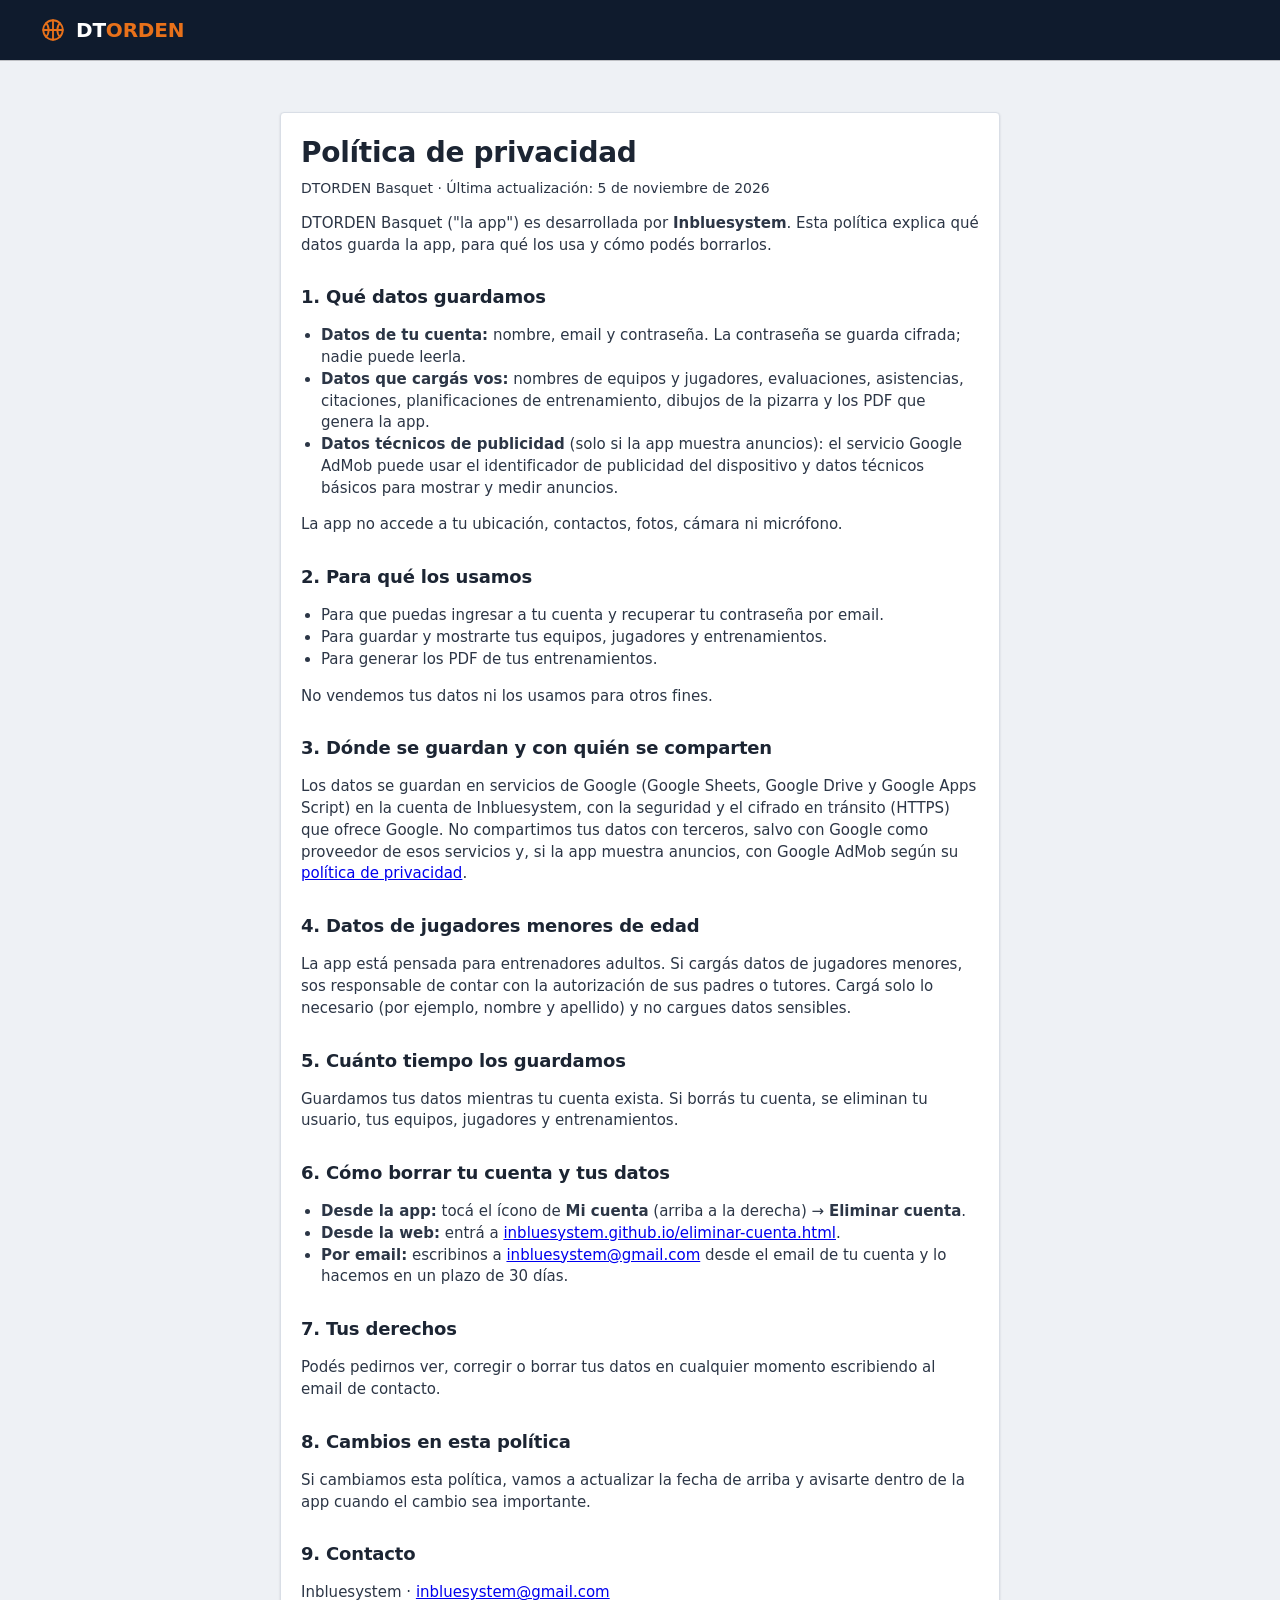
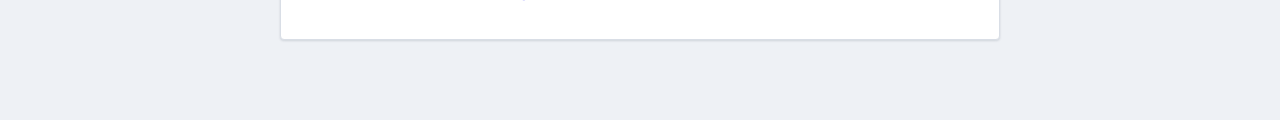
==== privacidad.html @ c8123507 "Add files via upload" ====
<!DOCTYPE html>
<html lang="es">
<head>
  <meta charset="utf-8">
  <meta name="viewport" content="width=device-width, initial-scale=1">
  <title>Política de privacidad · DTORDEN</title>
  <meta name="theme-color" content="#0f1b2d">
  <link rel="icon" type="image/png" href="icons/icon-192.png">
  <link rel="stylesheet" href="css/styles.css">
  <style>
    .doc { max-width: 760px; margin: 0 auto; padding: 32px 20px 64px; }
    .doc h1 { font-size: 28px; margin-bottom: 4px; }
    .doc h2 { font-size: 18px; margin: 28px 0 8px; }
    .doc p, .doc li { color: #2c3646; }
    .doc ul { padding-left: 20px; }
    .doc .card { margin-top: 20px; }
  </style>
</head>
<body>
  <header class="topbar"><div class="topbar-inner"><div class="brand"><svg viewBox="0 0 24 24" style="width:26px;height:26px;fill:none;stroke:#e8711a;stroke-width:1.7"><circle cx="12" cy="12" r="9"/><path d="M3 12h18M12 3v18M5.6 5.6c3.2 3.2 3.2 9.6 0 12.8M18.4 5.6c-3.2 3.2-3.2 9.6 0 12.8"/></svg><span>DT<b>ORDEN</b></span></div></div></header>
  <main class="doc">
    <div class="card">
      <h1>Política de privacidad</h1>
      <p class="muted">DTORDEN Basquet · Última actualización: 5 de noviembre de 2026</p>

      <p>DTORDEN Basquet ("la app") es desarrollada por <b>Inbluesystem</b>. Esta política explica qué datos guarda la app, para qué los usa y cómo podés borrarlos.</p>

      <h2>1. Qué datos guardamos</h2>
      <ul>
        <li><b>Datos de tu cuenta:</b> nombre, email y contraseña. La contraseña se guarda cifrada; nadie puede leerla.</li>
        <li><b>Datos que cargás vos:</b> nombres de equipos y jugadores, evaluaciones, asistencias, citaciones, planificaciones de entrenamiento, dibujos de la pizarra y los PDF que genera la app.</li>
        <li><b>Datos técnicos de publicidad</b> (solo si la app muestra anuncios): el servicio Google AdMob puede usar el identificador de publicidad del dispositivo y datos técnicos básicos para mostrar y medir anuncios.</li>
      </ul>
      <p>La app no accede a tu ubicación, contactos, fotos, cámara ni micrófono.</p>

      <h2>2. Para qué los usamos</h2>
      <ul>
        <li>Para que puedas ingresar a tu cuenta y recuperar tu contraseña por email.</li>
        <li>Para guardar y mostrarte tus equipos, jugadores y entrenamientos.</li>
        <li>Para generar los PDF de tus entrenamientos.</li>
      </ul>
      <p>No vendemos tus datos ni los usamos para otros fines.</p>

      <h2>3. Dónde se guardan y con quién se comparten</h2>
      <p>Los datos se guardan en servicios de Google (Google Sheets, Google Drive y Google Apps Script) en la cuenta de Inbluesystem, con la seguridad y el cifrado en tránsito (HTTPS) que ofrece Google. No compartimos tus datos con terceros, salvo con Google como proveedor de esos servicios y, si la app muestra anuncios, con Google AdMob según su <a href="https://policies.google.com/privacy" target="_blank" rel="noopener">política de privacidad</a>.</p>

      <h2>4. Datos de jugadores menores de edad</h2>
      <p>La app está pensada para entrenadores adultos. Si cargás datos de jugadores menores, sos responsable de contar con la autorización de sus padres o tutores. Cargá solo lo necesario (por ejemplo, nombre y apellido) y no cargues datos sensibles.</p>

      <h2>5. Cuánto tiempo los guardamos</h2>
      <p>Guardamos tus datos mientras tu cuenta exista. Si borrás tu cuenta, se eliminan tu usuario, tus equipos, jugadores y entrenamientos.</p>

      <h2>6. Cómo borrar tu cuenta y tus datos</h2>
      <ul>
        <li><b>Desde la app:</b> tocá el ícono de <b>Mi cuenta</b> (arriba a la derecha) → <b>Eliminar cuenta</b>.</li>
        <li><b>Desde la web:</b> entrá a <a href="eliminar-cuenta.html">inbluesystem.github.io/eliminar-cuenta.html</a>.</li>
        <li><b>Por email:</b> escribinos a <a class="contacto" href="mailto:inbluesystem@gmail.com">inbluesystem@gmail.com</a> desde el email de tu cuenta y lo hacemos en un plazo de 30 días.</li>
      </ul>

      <h2>7. Tus derechos</h2>
      <p>Podés pedirnos ver, corregir o borrar tus datos en cualquier momento escribiendo al email de contacto.</p>

      <h2>8. Cambios en esta política</h2>
      <p>Si cambiamos esta política, vamos a actualizar la fecha de arriba y avisarte dentro de la app cuando el cambio sea importante.</p>

      <h2>9. Contacto</h2>
      <p>Inbluesystem · <a class="contacto" href="mailto:inbluesystem@gmail.com">inbluesystem@gmail.com</a></p>
    </div>
  </main>
</body>
</html>
---- css/styles.css ----
/* =========================================================
   DTORDEN — estilos
   Para cambiar colores, tocá las variables de :root
   ========================================================= */
:root {
  --navy: #0f1b2d;
  --navy-2: #172840;
  --navy-3: #22385a;
  --accent: #e8711a;
  --accent-dark: #c95e0f;
  --accent-soft: #fdf0e6;
  --green: #1e8e5a;
  --green-dark: #17744a;
  --red: #c0392b;
  --amber: #d4a017;
  --bg: #eef1f5;
  --surface: #ffffff;
  --border: #d9dee6;
  --border-strong: #c3cad5;
  --text: #1c2533;
  --muted: #667285;
  --radius: 4px;
  --shadow: 0 1px 2px rgba(15, 27, 45, .06), 0 1px 3px rgba(15, 27, 45, .08);
  --font: "Inter", "Segoe UI", system-ui, -apple-system, Roboto, "Helvetica Neue", Arial, sans-serif;
}

* { box-sizing: border-box; }
html, body { margin: 0; padding: 0; }
body {
  font-family: var(--font);
  font-size: 15px;
  line-height: 1.45;
  color: var(--text);
  background: var(--bg);
  -webkit-font-smoothing: antialiased;
}
[hidden] { display: none !important; }
h1, h2, h3 { margin: 0; font-weight: 700; letter-spacing: -.01em; }
.muted { color: var(--muted); margin: 4px 0 0; font-size: 14px; }
svg { width: 18px; height: 18px; fill: none; stroke: currentColor; stroke-width: 2; stroke-linecap: round; stroke-linejoin: round; flex-shrink: 0; }

/* ---------- Formularios ---------- */
.field { display: flex; flex-direction: column; gap: 6px; margin-bottom: 14px; min-width: 0; }
.field > span { font-size: 12px; font-weight: 600; text-transform: uppercase; letter-spacing: .04em; color: var(--muted); }
input, select, textarea {
  width: 100%;
  font: inherit;
  color: var(--text);
  background: #fff;
  border: 1px solid var(--border-strong);
  border-radius: var(--radius);
  padding: 10px 12px;
  min-height: 42px;
  transition: border-color .15s, box-shadow .15s;
}
textarea { resize: vertical; min-height: 90px; }
input:focus, select:focus, textarea:focus { outline: none; border-color: var(--accent); box-shadow: 0 0 0 3px rgba(232, 113, 26, .18); }
input[type=range] { padding: 0; min-height: 0; border: 0; box-shadow: none; accent-color: var(--accent); }

/* ---------- Botones ---------- */
.btn {
  display: inline-flex; align-items: center; justify-content: center; gap: 8px;
  height: 42px; padding: 0 18px;
  font: inherit; font-size: 13px; font-weight: 700; letter-spacing: .05em; text-transform: uppercase;
  border: 1px solid transparent; border-radius: var(--radius);
  cursor: pointer; text-decoration: none; white-space: nowrap;
  transition: background .15s, border-color .15s, color .15s, transform .05s;
}
.btn:active { transform: translateY(1px); }
.btn:disabled { opacity: .55; cursor: progress; }
.btn-block { width: 100%; }
.btn-primary { background: var(--accent); color: #fff; }
.btn-primary:hover { background: var(--accent-dark); }
.btn-dark { background: var(--navy); color: #fff; }
.btn-dark:hover { background: var(--navy-3); }
.btn-success { background: var(--green); color: #fff; }
.btn-success:hover { background: var(--green-dark); }
.btn-danger { background: var(--red); color: #fff; }
.btn-outline { background: #fff; color: var(--text); border-color: var(--border-strong); }
.btn-outline:hover { border-color: var(--navy); }
.btn-danger-outline { background: #fff; color: var(--red); border-color: #e3b5b0; padding: 0 12px; }
.btn-danger-outline:hover { background: #fbeeec; }
.btn-sm { height: 32px; padding: 0 10px; font-size: 11px; gap: 6px; }
.btn-sm svg { width: 15px; height: 15px; }
.btn-icon {
  display: inline-grid; place-items: center; width: 38px; height: 38px;
  border: 1px solid rgba(255,255,255,.18); border-radius: var(--radius);
  background: transparent; color: #fff; cursor: pointer;
}
.btn-icon:hover { background: rgba(255,255,255,.08); }
.btn-icon.dark { color: var(--text); border-color: var(--border); }
.btn-icon.dark:hover { background: var(--bg); }
.btn-row { display: flex; gap: 8px; flex-wrap: wrap; }

/* ---------- Splash / progreso ---------- */
.splash { position: fixed; inset: 0; display: grid; place-items: center; background: var(--navy); z-index: 50; }
.splash-logo { width: 56px; height: 56px; color: var(--accent); stroke-width: 1.6; animation: spin 1.2s linear infinite; }
@keyframes spin { to { transform: rotate(360deg); } }
.progress { position: fixed; top: 0; left: 0; right: 0; height: 3px; z-index: 100; overflow: hidden; background: rgba(232,113,26,.2); }
.progress::after { content: ""; position: absolute; top: 0; bottom: 0; width: 35%; background: var(--accent); animation: bar 1s ease-in-out infinite; }
@keyframes bar { from { left: -35%; } to { left: 100%; } }

/* ---------- Acceso ---------- */
.auth { min-height: 100vh; display: grid; grid-template-columns: 1.1fr 1fr; }
.auth-brand {
  background:
    radial-gradient(circle at 50% 120%, transparent 0 180px, rgba(255,255,255,.06) 181px 183px, transparent 184px),
    linear-gradient(160deg, var(--navy-2), var(--navy));
  color: #fff; display: flex; align-items: center; justify-content: center; padding: 48px;
}
.auth-brand-inner { max-width: 420px; }
.logo-mark { width: 64px; height: 64px; display: grid; place-items: center; background: var(--accent); border-radius: var(--radius); margin-bottom: 24px; }
.logo-mark svg { width: 38px; height: 38px; color: #fff; stroke-width: 1.7; }
.wordmark { font-size: 52px; font-weight: 800; letter-spacing: -.02em; line-height: 1; }
.wordmark span { color: var(--accent); }
.tagline { color: #b7c2d3; font-size: 17px; margin-top: 16px; }
.auth-panel { display: flex; align-items: center; justify-content: center; padding: 32px 20px; background: var(--surface); }
.auth-form { width: 100%; max-width: 380px; }
.auth-form h2 { font-size: 26px; }
.auth-form .muted { margin-bottom: 24px; }
.auth-links { display: flex; justify-content: space-between; gap: 12px; margin-top: 18px; font-size: 14px; flex-wrap: wrap; }
.auth-links a { color: var(--muted); text-decoration: none; }
.auth-links a:hover { color: var(--text); text-decoration: underline; }
.auth-links a.strong { color: var(--accent); font-weight: 700; }

.legal { margin-top: 28px; font-size: 12px; color: var(--muted); text-align: center; }
.legal a { color: var(--muted); }

/* ---------- Barra superior ---------- */
.topbar { background: var(--navy); color: #fff; position: sticky; top: 0; z-index: 20; box-shadow: 0 1px 0 rgba(0,0,0,.2); }
.topbar-inner { max-width: 1240px; margin: 0 auto; padding: 0 20px; height: 60px; display: flex; align-items: center; gap: 24px; }
.brand { display: flex; align-items: center; gap: 10px; font-size: 20px; font-weight: 800; letter-spacing: -.01em; }
.brand svg { width: 26px; height: 26px; color: var(--accent); stroke-width: 1.7; }
.brand b { color: var(--accent); }
.tabs { display: flex; height: 100%; flex: 1; }
.tab {
  display: flex; align-items: center; gap: 8px; height: 100%; padding: 0 18px;
  background: none; border: 0; border-bottom: 3px solid transparent; border-top: 3px solid transparent;
  color: #aab6c8; font: inherit; font-size: 13px; font-weight: 700; letter-spacing: .06em; text-transform: uppercase; cursor: pointer;
}
.tab:hover { color: #fff; background: rgba(255,255,255,.04); }
.tab.active { color: #fff; border-bottom-color: var(--accent); }
.user-box { display: flex; align-items: center; gap: 12px; }
.user-name { font-size: 14px; color: #cdd6e3; max-width: 200px; overflow: hidden; text-overflow: ellipsis; white-space: nowrap; }

/* ---------- Contenido ---------- */
.main { max-width: 1240px; margin: 0 auto; padding: 24px 20px 48px; }
.view { display: none; }
.view.active { display: block; }
.page-head { display: flex; justify-content: space-between; align-items: flex-end; gap: 16px; margin-bottom: 18px; flex-wrap: wrap; }
.page-head h1 { font-size: 24px; }
.page-actions { display: flex; gap: 8px; }
.card { background: var(--surface); border: 1px solid var(--border); border-radius: var(--radius); box-shadow: var(--shadow); padding: 20px; margin-bottom: 16px; }
.card .field:last-child { margin-bottom: 0; }
.grid-2 { display: grid; grid-template-columns: 1fr 1fr; gap: 0 16px; }
.grid-4 { display: grid; grid-template-columns: repeat(4, 1fr); gap: 0 16px; }
.grid-4 .span-4-md { grid-column: 1 / -1; }
.grid-4 .span-2 { grid-column: span 2; }
.grid-2 .field, .grid-4 .field { margin-bottom: 14px; }
.action-bar { display: flex; justify-content: flex-end; gap: 10px; flex-wrap: wrap; margin: 8px 0 16px; }
.empty { text-align: center; color: var(--muted); padding: 40px 16px; border: 1px dashed var(--border-strong); border-radius: var(--radius); background: rgba(255,255,255,.5); margin-bottom: 16px; }

/* ---------- Pizarra ---------- */
.ejercicio { display: grid; grid-template-columns: 380px 1fr; gap: 0; padding: 0; overflow: hidden; }
.ej-board { padding: 16px; border-right: 1px solid var(--border); background: #fafbfc; }
.ej-head { display: flex; align-items: center; justify-content: space-between; margin-bottom: 10px; }
.ej-num { display: flex; align-items: center; gap: 10px; font-weight: 700; }
.ej-num b { display: inline-grid; place-items: center; width: 28px; height: 28px; background: var(--navy); color: #fff; border-radius: var(--radius); font-size: 13px; }
.ej-tag { font-size: 11px; font-weight: 700; text-transform: uppercase; letter-spacing: .05em; color: var(--muted); border: 1px solid var(--border); padding: 3px 8px; border-radius: var(--radius); background: #fff; }
.tools { display: grid; grid-template-columns: repeat(6, 1fr); gap: 4px; margin-bottom: 10px; }
.tool {
  height: 34px; display: grid; place-items: center;
  font: inherit; font-size: 13px; font-weight: 700; color: var(--text);
  background: #fff; border: 1px solid var(--border-strong); border-radius: var(--radius); cursor: pointer;
}
.tool:hover { border-color: var(--navy); }
.tool.active { background: var(--navy); border-color: var(--navy); color: #fff; }
.tool .dot { width: 12px; height: 12px; border-radius: 50%; background: var(--accent); }
.tool .tri { width: 0; height: 0; border-left: 7px solid transparent; border-right: 7px solid transparent; border-bottom: 12px solid #27ae60; }
.tool.x { color: #d0021b; } .tool.o { color: #1f5fd1; }
.tool.active.x, .tool.active.o { color: #fff; }
.canvas-wrap { border: 1px solid var(--border-strong); border-radius: var(--radius); background: #fff; overflow: hidden; }
canvas { display: block; width: 100%; height: auto; touch-action: none; cursor: crosshair; }
.ej-board .btn-row { margin-top: 10px; }
.ej-board .btn-row .btn { flex: 1; }
.ej-text { padding: 16px; display: flex; flex-direction: column; }
.ej-text .field { flex: 1; margin: 0; }
.ej-text textarea { flex: 1; min-height: 180px; }

/* ---------- Plantel ---------- */
.toolbar-card { display: flex; gap: 16px; align-items: flex-end; flex-wrap: wrap; }
.toolbar-card .field { margin: 0; }
.grow { flex: 1; min-width: 220px; }
.players-grid { display: grid; grid-template-columns: repeat(auto-fill, minmax(340px, 1fr)); gap: 16px; margin-bottom: 16px; }
.player { margin: 0; padding: 0; display: flex; flex-direction: column; }
.player-head { display: flex; align-items: center; justify-content: space-between; gap: 12px; padding: 14px 16px; border-bottom: 1px solid var(--border); }
.player-name { font-weight: 700; font-size: 16px; overflow: hidden; text-overflow: ellipsis; white-space: nowrap; }
.media { display: flex; flex-direction: column; align-items: flex-end; }
.media small { font-size: 10px; text-transform: uppercase; letter-spacing: .06em; color: var(--muted); font-weight: 700; }
.media b { font-size: 20px; line-height: 1; color: var(--accent); font-variant-numeric: tabular-nums; }
.stats { display: grid; grid-template-columns: 1fr 1fr; gap: 6px 16px; padding: 14px 16px; }
.stat label { display: flex; justify-content: space-between; font-size: 12px; color: var(--muted); }
.stat label b { color: var(--text); font-variant-numeric: tabular-nums; }
.stat input { width: 100%; height: 18px; }
.player-foot { margin-top: auto; display: flex; align-items: center; justify-content: space-between; gap: 10px; padding: 12px 16px; background: #fafbfc; border-top: 1px solid var(--border); }
.attendance { font-size: 13px; color: var(--muted); }
.attendance b { color: var(--text); }
.bar { height: 4px; background: var(--border); border-radius: 2px; margin-top: 4px; width: 120px; overflow: hidden; }
.bar i { display: block; height: 100%; background: var(--green); }
.player.dirty { border-color: var(--accent); }
.player.dirty .player-foot .btn-success { box-shadow: 0 0 0 3px rgba(30,142,90,.2); }

/* ---------- Citación ---------- */
.cita-cols .card { margin-bottom: 16px; }
.panel { padding: 0; }
.panel-head { display: flex; justify-content: space-between; align-items: center; gap: 10px; flex-wrap: wrap; padding: 12px 16px; border-bottom: 1px solid var(--border); font-weight: 700; font-size: 13px; text-transform: uppercase; letter-spacing: .05em; }
.panel-head small { color: var(--muted); font-weight: 600; text-transform: none; letter-spacing: 0; }
.counters { display: flex; gap: 6px; }
.chip { font-size: 11px; padding: 3px 8px; border-radius: var(--radius); font-weight: 700; letter-spacing: .02em; }
.chip-green { background: #e3f4ec; color: var(--green-dark); }
.chip-amber { background: #fbf2d8; color: #8a6a07; }
.list { max-height: 460px; overflow-y: auto; }
.list-empty { padding: 24px 16px; color: var(--muted); text-align: center; font-size: 14px; }
.row { display: flex; align-items: center; gap: 10px; padding: 10px 16px; border-bottom: 1px solid #edf0f4; }
.row:last-child { border-bottom: 0; }
.row-main { flex: 1; min-width: 0; }
.row-title { font-weight: 600; overflow: hidden; text-overflow: ellipsis; white-space: nowrap; }
.row-sub { font-size: 12px; color: var(--muted); }
.rank { width: 26px; font-size: 12px; font-weight: 700; color: var(--muted); font-variant-numeric: tabular-nums; }
.row.is-m { background: #f2faf6; } .row.is-r { background: #fdf9ec; }
.row .btn-sm.m { background: var(--green); color: #fff; }
.row .btn-sm.r { background: var(--amber); color: #1c2533; }
.row .btn-sm.q { background: #fff; color: var(--red); border-color: #e3b5b0; }
.report textarea { font-family: ui-monospace, "Cascadia Mono", Consolas, monospace; font-size: 13px; margin-bottom: 12px; background: #fafbfc; }
.badge-type { font-size: 10px; font-weight: 800; padding: 2px 6px; border-radius: 3px; letter-spacing: .04em; }
.badge-type.m { background: var(--green); color: #fff; } .badge-type.r { background: var(--amber); color: #1c2533; }

/* ---------- Modal ---------- */
.modal { position: fixed; inset: 0; background: rgba(15, 27, 45, .6); z-index: 60; display: flex; align-items: center; justify-content: center; padding: 16px; }
.modal-box { background: var(--surface); width: 100%; max-width: 560px; max-height: 88vh; display: flex; flex-direction: column; border-radius: var(--radius); box-shadow: 0 20px 50px rgba(0,0,0,.35); }
.modal-head { display: flex; align-items: center; justify-content: space-between; gap: 12px; padding: 16px 20px; border-bottom: 1px solid var(--border); }
.modal-head h3 { font-size: 18px; }
.modal-body { padding: 16px 20px; overflow-y: auto; }
.modal-body .list { max-height: none; border: 1px solid var(--border); border-radius: var(--radius); }
.modal-body p { margin: 0 0 12px; }
.modal-foot { display: flex; justify-content: flex-end; gap: 8px; padding: 14px 20px; border-top: 1px solid var(--border); flex-wrap: wrap; }
.modal-foot:empty { display: none; }
.check-row { display: flex; align-items: center; gap: 12px; padding: 12px 16px; border-bottom: 1px solid #edf0f4; cursor: pointer; user-select: none; }
.check-row:last-child { border-bottom: 0; }
.check-row input { width: 20px; height: 20px; min-height: 0; accent-color: var(--green); }
.check-row span { flex: 1; font-weight: 600; }
.check-all { display: flex; justify-content: space-between; align-items: center; margin-bottom: 8px; font-size: 13px; color: var(--muted); }

/* ---------- Toasts ---------- */
.toasts { position: fixed; bottom: 20px; left: 50%; transform: translateX(-50%); z-index: 120; display: flex; flex-direction: column; gap: 8px; width: min(440px, calc(100% - 32px)); }
.toast { background: var(--navy); color: #fff; padding: 12px 16px; border-radius: var(--radius); border-left: 4px solid var(--accent); box-shadow: 0 8px 24px rgba(0,0,0,.25); font-size: 14px; animation: up .2s ease-out; }
.toast.ok { border-left-color: #3ccf8e; }
.toast.err { border-left-color: #ff6b5b; }
@keyframes up { from { opacity: 0; transform: translateY(8px); } }

/* ---------- Responsive ---------- */
@media (max-width: 1000px) {
  .ejercicio { grid-template-columns: 1fr; }
  .ej-board { border-right: 0; border-bottom: 1px solid var(--border); }
  .ej-board .canvas-wrap, .ej-board .tools { max-width: 420px; margin-left: auto; margin-right: auto; }
  .ej-board .canvas-wrap { margin-bottom: 0; }
}
@media (max-width: 820px) {
  .auth { grid-template-columns: 1fr; }
  .auth-brand { padding: 40px 24px 32px; }
  .wordmark { font-size: 40px; }
  .tagline { font-size: 15px; }
  .grid-4 { grid-template-columns: 1fr 1fr; }
  .grid-2 { grid-template-columns: 1fr; }
  .topbar-inner { gap: 12px; padding: 0 12px; }
  .user-name { display: none; }
  /* pestañas abajo, estilo app móvil */
  .tabs { position: fixed; bottom: 0; left: 0; right: 0; height: calc(62px + env(safe-area-inset-bottom)); padding-bottom: env(safe-area-inset-bottom); background: var(--navy); border-top: 1px solid rgba(255,255,255,.08); z-index: 30; }
  .tab { flex: 1; flex-direction: column; justify-content: center; gap: 4px; font-size: 10px; padding: 0; border-bottom: 0; border-top: 3px solid transparent; }
  .tab.active { border-top-color: var(--accent); border-bottom-color: transparent; }
  .tab svg { width: 22px; height: 22px; }
  .topbar-inner { justify-content: space-between; }
  .main { padding: 16px 12px calc(90px + env(safe-area-inset-bottom)); }
  .page-head h1 { font-size: 20px; }
  .players-grid { grid-template-columns: 1fr; }
  .action-bar .btn { flex: 1; }
  .toasts { bottom: calc(80px + env(safe-area-inset-bottom)); }
}
@media (max-width: 480px) {
  .grid-4 .span-2 { grid-column: auto; }
  .grid-4 { grid-template-columns: 1fr; }
  .stats { grid-template-columns: 1fr 1fr; gap: 6px 12px; }
  .card { padding: 16px; }
  .toolbar-card .btn-row { width: 100%; }
  .toolbar-card .btn-row .btn:not(.btn-danger-outline) { flex: 1; padding: 0 10px; }
}
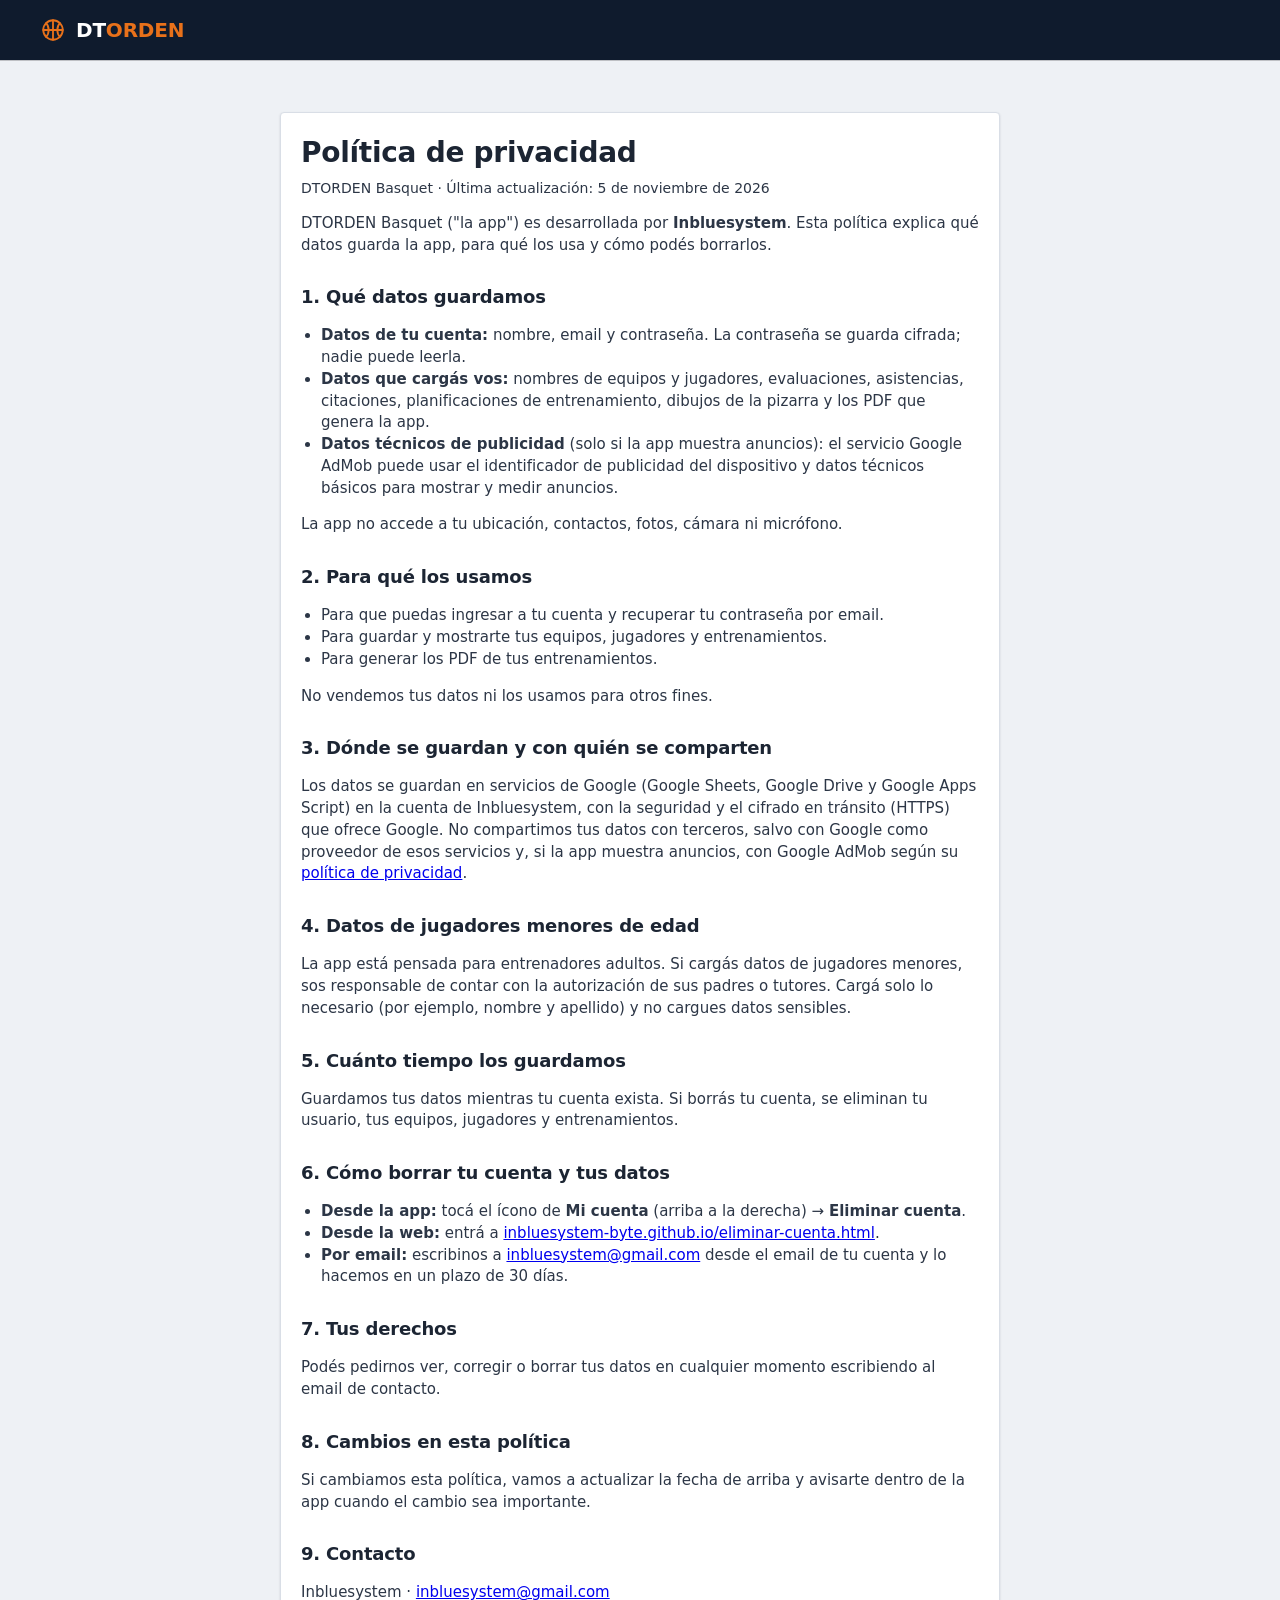
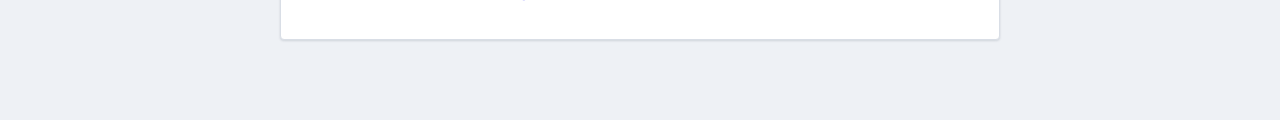
==== commit 483d568c: "Add files via upload" ====
--- a/privacidad.html
+++ b/privacidad.html
@@ -53,7 +53,7 @@
       <h2>6. Cómo borrar tu cuenta y tus datos</h2>
       <ul>
         <li><b>Desde la app:</b> tocá el ícono de <b>Mi cuenta</b> (arriba a la derecha) → <b>Eliminar cuenta</b>.</li>
-        <li><b>Desde la web:</b> entrá a <a href="eliminar-cuenta.html">inbluesystem.github.io/eliminar-cuenta.html</a>.</li>
+        <li><b>Desde la web:</b> entrá a <a href="eliminar-cuenta.html">inbluesystem-byte.github.io/eliminar-cuenta.html</a>.</li>
         <li><b>Por email:</b> escribinos a <a class="contacto" href="mailto:inbluesystem@gmail.com">inbluesystem@gmail.com</a> desde el email de tu cuenta y lo hacemos en un plazo de 30 días.</li>
       </ul>
 
